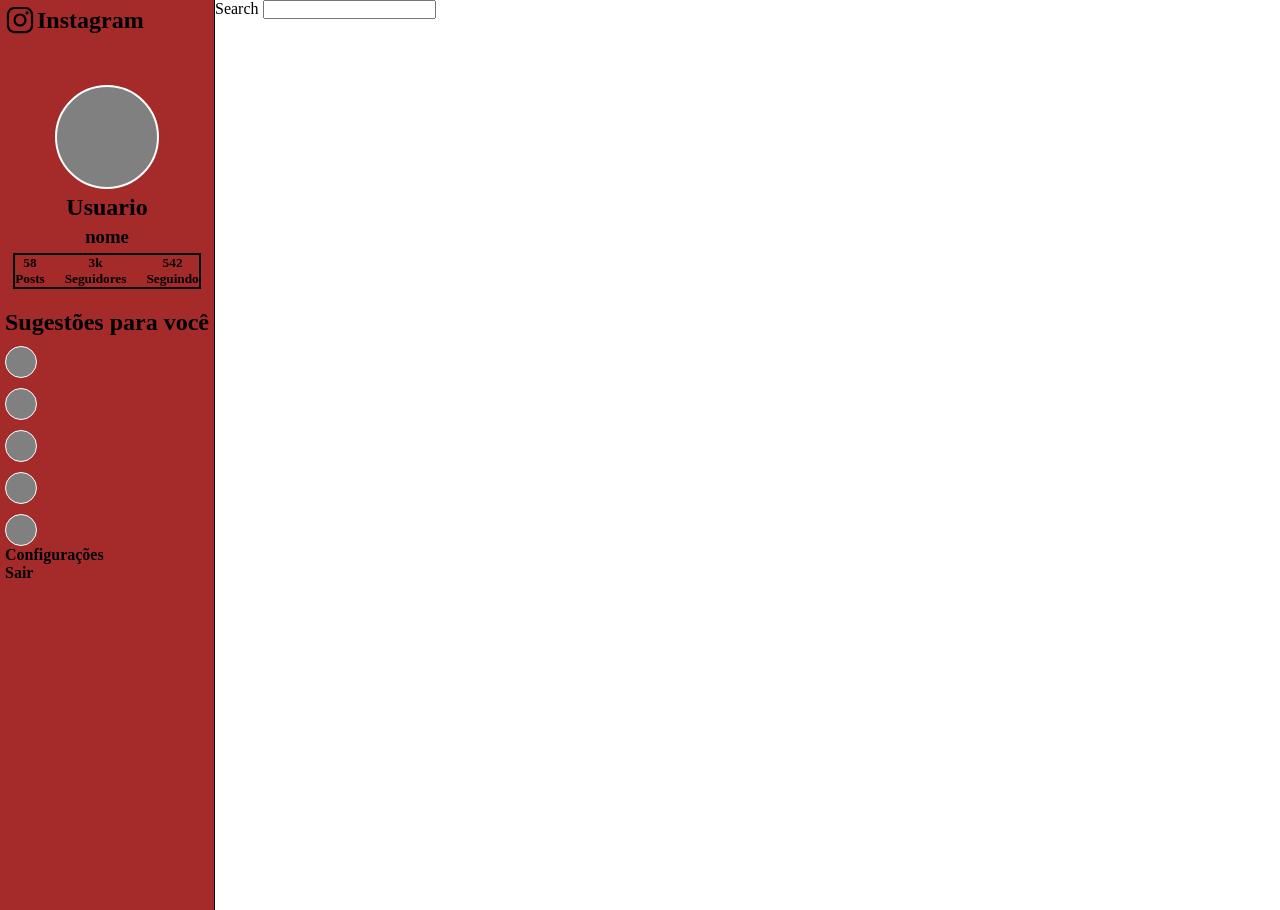
==== instagram/index.html @ fdd0409e "Instagram" ====
<!DOCTYPE html>
<html lang="pt-BR">
<head>
    <meta charset="UTF-8">
    <meta name="viewport" content="width=device-width, initial-scale=1.0">
    <link rel="stylesheet" href="style.css">
    <title>Instagram</title>
</head>
<body>
    <div id="container">

        <aside>
            <div id="div-logo">
                <img src="icones/logo-instagram.svg" alt="logo" width="30">
                <h1>Instagram</h1>
            </div>

            <div id="div-perfil">
                <div id="foto-perfil"></div>
                <h2>Usuario</h2>
                <h3>nome</h3>

                <div id="div-stats">
                    <div id="div-posts">
                        <h5 class="stats-quantidade">58</h5>
                        <h5 class="stats-titulo">Posts</h5>
                    </div>
                    
                    <div id="div-seguidores">
                        <h5 class="stats-quantidade">3k</h5>
                        <h5 class="stats-titulo">Seguidores<h5>
                    </div>

                    <div id="div-seguindo">
                        <h5 class="stats-quantidade">542</h5>
                        <h5 class="stats-titulo">Seguindo</h5>
                    </div>
                </div>
            </div>

            <div id="div-sugestoes">
                <h2>Sugestões para você</h2>

                <div class="div-sugestoes">
                    <div class="foto-sugestao"></div>

                </div>

                <div class="div-sugestoes">
                    <div class="foto-sugestao"></div>
                    
                </div>

                <div class="div-sugestoes">
                    <div class="foto-sugestao"></div>
                    
                </div>

                <div class="div-sugestoes">
                    <div class="foto-sugestao"></div>
                    
                </div>

                <div class="div-sugestoes">
                    <div class="foto-sugestao"></div>

                </div>
            </div>

            <footer>
                <div id="div-opcoes">
                    <div id="settings">
                        <h4>Configurações</h4>
                    </div>
                    <div id="logoff">
                        <h4>Sair</h4>
                    </div>
                </div>
            </footer>
            
        </aside>
        
        <main>
            <header>
                <div>
                    <label for="search">Search</label>
                    <input type=""
                </div>
            </header>
        </main>

    </div>
    
</body>
</html>
---- instagram/style.css ----
* {
    margin: 0;
    padding: 0;
  }

#container{
    display: flex;
    flex-direction: row;
}

#div-perfil{
    display: flex;
    flex-direction: column;
    align-items: center;
    padding-top: 50px;
    padding-bottom: 20px;
    gap: 5px;
}

#div-logo{
    display: flex;
    flex-direction: row;
    align-items: center;
    gap: 2px;
}

.foto-sugestao{
    width: 30px;
    height: 30px;
    border-radius: 50%;
    background-color: gray;
    border: 1px solid white;
}

#foto-perfil{
    width: 100px;
    height: 100px;
    background-color: gray;
    border-radius: 50%;
    border: 2px solid white;
}

#div-stats{
    display: flex;
    flex-direction: row;
    border: 2px solid black;
    gap: 20px;    
}

#div-posts{
    display: flex;
    flex-direction: column;
    align-items: center;
}

#div-seguidores{
    display: flex;
    flex-direction: column;
    align-items: center;
}

#div-seguindo{
    display: flex;
    flex-direction: column;
    align-items: center;
}

#div-opcoes{
    display: flex;
    flex-direction: column;
    align-items: start;
}

#div-sugestoes{
    display: flex;
    flex-direction: column;
    gap: 10px;
}

.div-sugestoes{
    display: flex;
    flex-direction: row;
    align-items: center;
    gap 10px
}

aside{
    background-color: brown;
    border-right: 1px solid black;
    min-height: 100vh;
    padding: 5px;
}

footer{
    position: sticky;
    bottom: 0;
    background-color: brown;
}
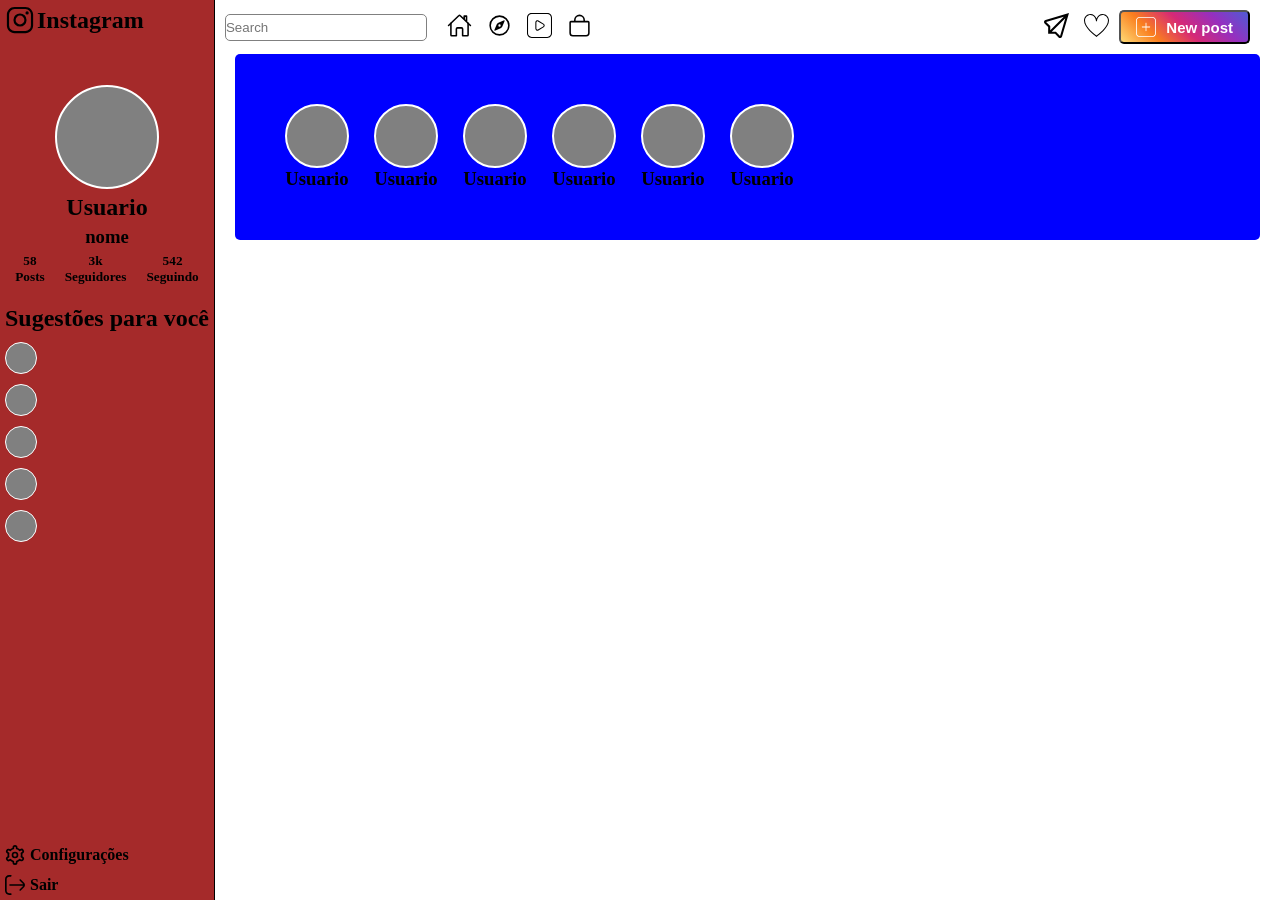
==== commit 48c3e4d0: "Terminado Instagram" ====
--- a/instagram/index.html
+++ b/instagram/index.html
@@ -70,9 +70,11 @@
             <footer>
                 <div id="div-opcoes">
                     <div id="settings">
+                        <img src="icones/definicoes.svg" alt="" class="img-footer">
                         <h4>Configurações</h4>
                     </div>
                     <div id="logoff">
+                        <img src="icones/saida.svg" alt="" class="img-footer">
                         <h4>Sair</h4>
                     </div>
                 </div>
@@ -81,12 +83,59 @@
         </aside>
         
         <main>
-            <header>
-                <div>
-                    <label for="search">Search</label>
-                    <input type=""
+            <section id="inicio">
+                <header>
+                    <div id="div-inicio">
+                        <input type="text" placeholder="Search">
+
+                        <nav>
+                            <a href="#inicio" class="nav-opcao"><img src="icones/home-outline.svg" alt=""></a>
+                            <a href="" class="nav-opcao"><img src="icones/compass-outline.svg" alt=""></a>
+                            <a href="" class="nav-opcao" id="play"><img src="icones/reproduzir-alt.svg" alt=""></a>
+                            <a href="" class="nav-opcao"><img src="icones/bag-outline.svg" alt=""></a>
+                        </nav>
+                    </div>
+
+                    <div id="div-direita">
+                        <nav>
+                            <a href="" class="nav-opcao"><img src="icones/aviao-de-papel.svg" alt=""></a>
+                            <a href="" class="nav-opcao"><img src="icones/coracao.svg" alt=""></a>
+                        </nav>
+
+                        <button id="new-post">
+                            <img src="icones/quadrado-mais.svg" alt="">
+                            <h4>New post</h4>
+                        </button>
+                    </div>
+                </header>
+            </section>
+
+            <section id="stories">
+                <div class="div-stories">
+                    <div class="foto-stories"></div>
+                    <h3>Usuario</h3>
                 </div>
-            </header>
+                <div class="div-stories">
+                    <div class="foto-stories"></div>
+                    <h3>Usuario</h3>
+                </div>
+                <div class="div-stories">
+                    <div class="foto-stories"></div>
+                    <h3>Usuario</h3>
+                </div>
+                <div class="div-stories">
+                    <div class="foto-stories"></div>
+                    <h3>Usuario</h3>
+                </div>
+                <div class="div-stories">
+                    <div class="foto-stories"></div>
+                    <h3>Usuario</h3>
+                </div>
+                <div class="div-stories">
+                    <div class="foto-stories"></div>
+                    <h3>Usuario</h3>
+                </div>
+            </section>
         </main>
 
     </div>
--- a/instagram/style.css
+++ b/instagram/style.css
@@ -6,6 +6,7 @@
 #container{
     display: flex;
     flex-direction: row;
+    min-height: 100vh;
 }
 
 #div-perfil{
@@ -22,6 +23,82 @@
     flex-direction: row;
     align-items: center;
     gap: 2px;
+}
+
+#div-inicio{
+    display: flex;
+    flex-direction: row;
+    align-items: center;
+    gap: 20px;
+}
+
+#div-inicio nav{
+    display: flex;
+    align-items: center;
+    gap: 15px;
+}
+
+nav img{
+    width: 25px;
+    height: 25px;
+}
+
+.img-footer{
+    width: 20px;
+    height: 20px;
+}
+
+input{
+    border-radius: 5px;
+    min-height: 25px;
+    min-width: 200px;
+    border: 1px solid grey;
+}
+
+#new-post img {
+    width: 20px;
+    height: 20px;
+    filter: brightness(0) invert(1);
+}
+
+#new-post{
+    display: flex;
+    flex-direction: row;
+    align-items: center;
+    gap: 10px;
+    padding: 5px 15px;
+    border-radius: 5px;
+    background: linear-gradient(45deg,#feda75,#fa7e1e,#d62976,#962fbf,#4f5bd5);
+    color: white;
+    font-size: 15px;
+    font-weight: bold;
+    cursor: pointer;
+    transition: 0.3s;
+}
+
+#new-post:hover {
+    transform: scale(1.05);
+    box-shadow: 0 4px 12px rgba(214, 41, 118, 0.35);
+}
+
+main{
+    padding: 10px;
+    flex: 1;
+    min-width: 0;
+}
+
+#settings{
+    display: flex;
+    flex-direction: row;
+    align-items: center;
+    gap: 5px;
+}
+
+#logoff{
+    display: flex;
+    flex-direction: row;
+    align-items: center;
+    gap: 5px;
 }
 
 .foto-sugestao{
@@ -43,7 +120,6 @@
 #div-stats{
     display: flex;
     flex-direction: row;
-    border: 2px solid black;
     gap: 20px;    
 }
 
@@ -69,6 +145,7 @@
     display: flex;
     flex-direction: column;
     align-items: start;
+    gap: 10px;
 }
 
 #div-sugestoes{
@@ -81,7 +158,30 @@
     display: flex;
     flex-direction: row;
     align-items: center;
-    gap 10px
+    gap: 10px;
+}
+
+header{
+    display: flex;
+    flex-direction: row;
+    justify-content: space-between;
+    align-items: center;
+    box-sizing: border-box;
+    width: 100%;
+}
+
+#div-direita{
+    display: flex;
+    flex-direction: row;
+    align-items: center;
+    gap: 10px;
+    padding-right: 20px;
+}
+
+#div-direita nav {
+    display: flex;
+    align-items: center;
+    gap: 15px;
 }
 
 aside{
@@ -89,10 +189,38 @@
     border-right: 1px solid black;
     min-height: 100vh;
     padding: 5px;
+    box-sizing: border-box;
 }
 
 footer{
-    position: sticky;
+    position: fixed;
     bottom: 0;
     background-color: brown;
+    z-index: 1000;
+    margin-bottom: 5px;
+}
+
+#stories{
+    padding: 50px;
+    display: flex;
+    flex-direction: row;
+    align-items: center;
+    gap: 25px;
+    background-color: blue;
+    border-radius: 5px;
+    margin: 10px;
+}
+
+.div-stories{
+    display: flex;
+    flex-direction: column;
+    align-items: center;
+}
+
+.foto-stories{
+    width: 60px;
+    height: 60px;
+    border-radius: 50%;
+    background-color: gray;
+    border: 2px solid white;
 }
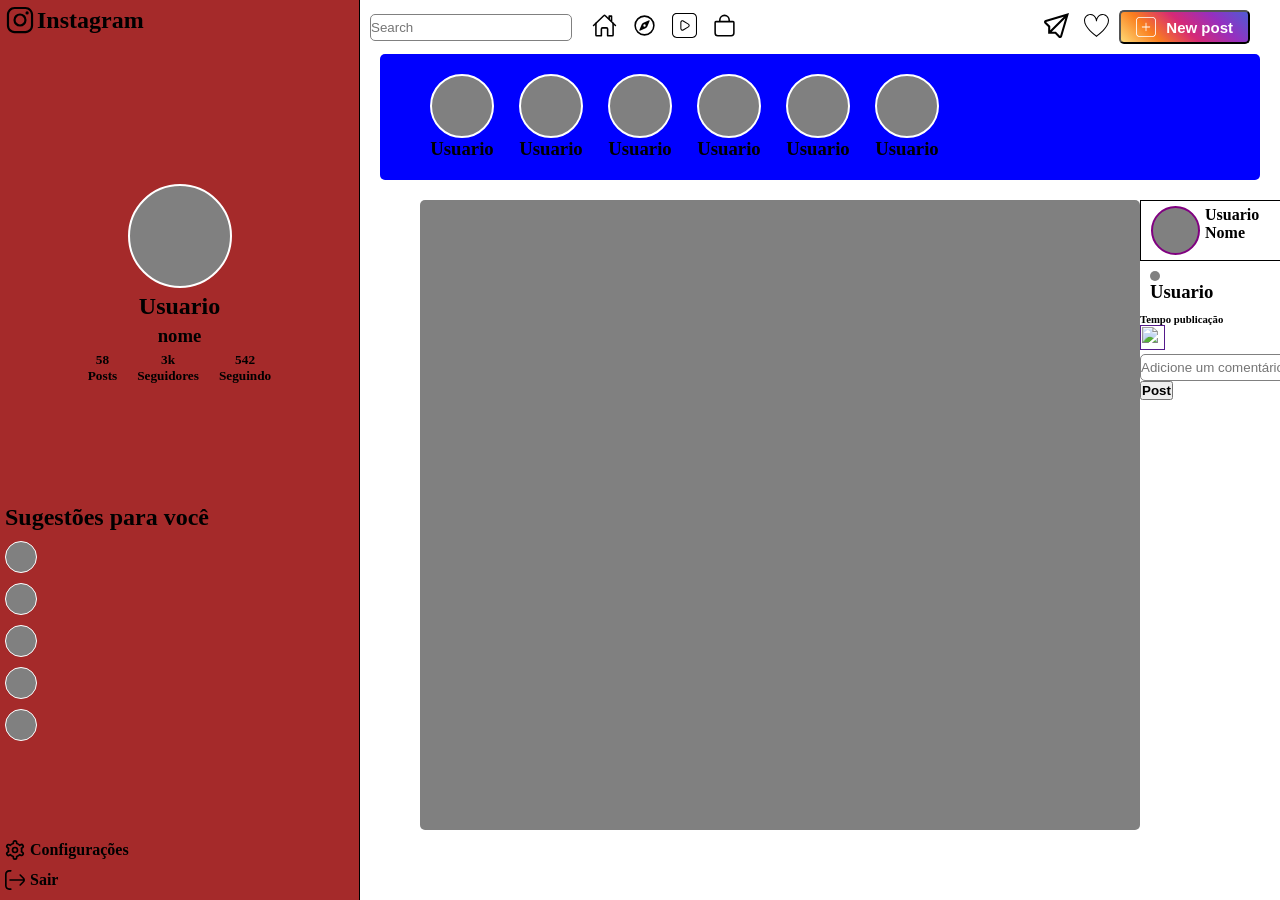
==== commit b9328f44: "Continuação" ====
--- a/instagram/index.html
+++ b/instagram/index.html
@@ -136,6 +136,64 @@
                     <h3>Usuario</h3>
                 </div>
             </section>
+
+            <section class="publi">
+                <article class="img-publi">
+                    
+                </article>
+
+                <div class="infos-publi">
+                    <div class="top-publi">
+                        <div class="conjunto-publi">
+                            <div class="perfil-publi"></div>
+                            
+                            <div class="nome-publi">
+                                <h4>Usuario</h4>
+                                <h4>Nome</h4>
+                            </div>
+                        </div>
+                            
+                        <nav class="opcoes-publi">
+                            <a href=""><img src="icones/reticencias-do-circulo.svg" alt=""></a>
+                        </nav>
+                    </div>
+
+                    <div class="comentarios-publi">
+                        <div class="comentario-publi">
+                            <div class="inicio-comentario">
+                                <div class="perfil-comentario"></div>
+                                <h3>Usuario</h3>
+                            </div>
+                        </div>
+                    </div>
+
+                    <div class="interacoes-publi">
+                        <div class="alinhar">
+
+                            <nav class="interacoes-publi">
+                                
+                            </nav>
+                            <h6>Tempo publicação</h6>
+                        </div>
+
+                        <nav class="save-publi">
+
+                        </nav>
+                    </div>
+
+                    <div class="novo-comentario">
+                        <nav>
+                            <a href="" class="emote-publi"><img src="" alt=""></a>
+                        </nav>
+
+                        <input type="text" placeholder="Adicione um comentário">
+
+                        <button>
+                            <h4>Post</h4>
+                        </button>
+                    </div>
+                </div>
+            </section>
         </main>
 
     </div>
--- a/instagram/style.css
+++ b/instagram/style.css
@@ -188,12 +188,16 @@
     background-color: brown;
     border-right: 1px solid black;
     min-height: 100vh;
+    min-width: 40vh;
     padding: 5px;
+    justify-content: space-between;
     box-sizing: border-box;
+    display: flex;
+    flex-direction: column;
 }
 
 footer{
-    position: fixed;
+    position: sticky;
     bottom: 0;
     background-color: brown;
     z-index: 1000;
@@ -201,7 +205,7 @@
 }
 
 #stories{
-    padding: 50px;
+    padding: 20px 50px;
     display: flex;
     flex-direction: row;
     align-items: center;
@@ -223,4 +227,70 @@
     border-radius: 50%;
     background-color: gray;
     border: 2px solid white;
+}
+
+.publi{
+    display: flex;
+    flex-direction: row;
+    padding: 10px 50px;
+}
+
+.img-publi{
+    min-width: 80vh;
+    height: 70vh;
+    background-color: gray;
+    border-radius: 5px;
+}
+
+.infos-publi{
+    display: flex;
+    flex-direction: column;
+}
+
+.top-publi{
+    display: flex;
+    flex-direction: row;
+    align-items: center;
+    width: 100%;
+    padding: 5px 10px;
+    border: 1px solid black;
+    justify-content: space-between;
+}
+
+.perfil-publi{
+    width: 5vh;
+    height: 5vh;
+    background-color: gray;
+    border-radius: 50%;
+    border: 2px solid purple;
+}
+
+.conjunto-publi{
+    display: flex;
+    flex-direction: row;
+    gap: 5px;
+}
+
+.nome-publi{
+    display: flex;
+    flex-direction: column;
+    align-items: start;
+}
+
+.comentarios-publi{
+    display: flex;
+    flex-direction: column;
+    gap: 15px;
+    padding: 10px;
+}
+
+.comentario-publi{
+    display: flex;
+}
+
+.perfil-comentario{
+    width: 10px;
+    height: 10px;
+    background-color: gray;
+    border-radius: 50%;
 }
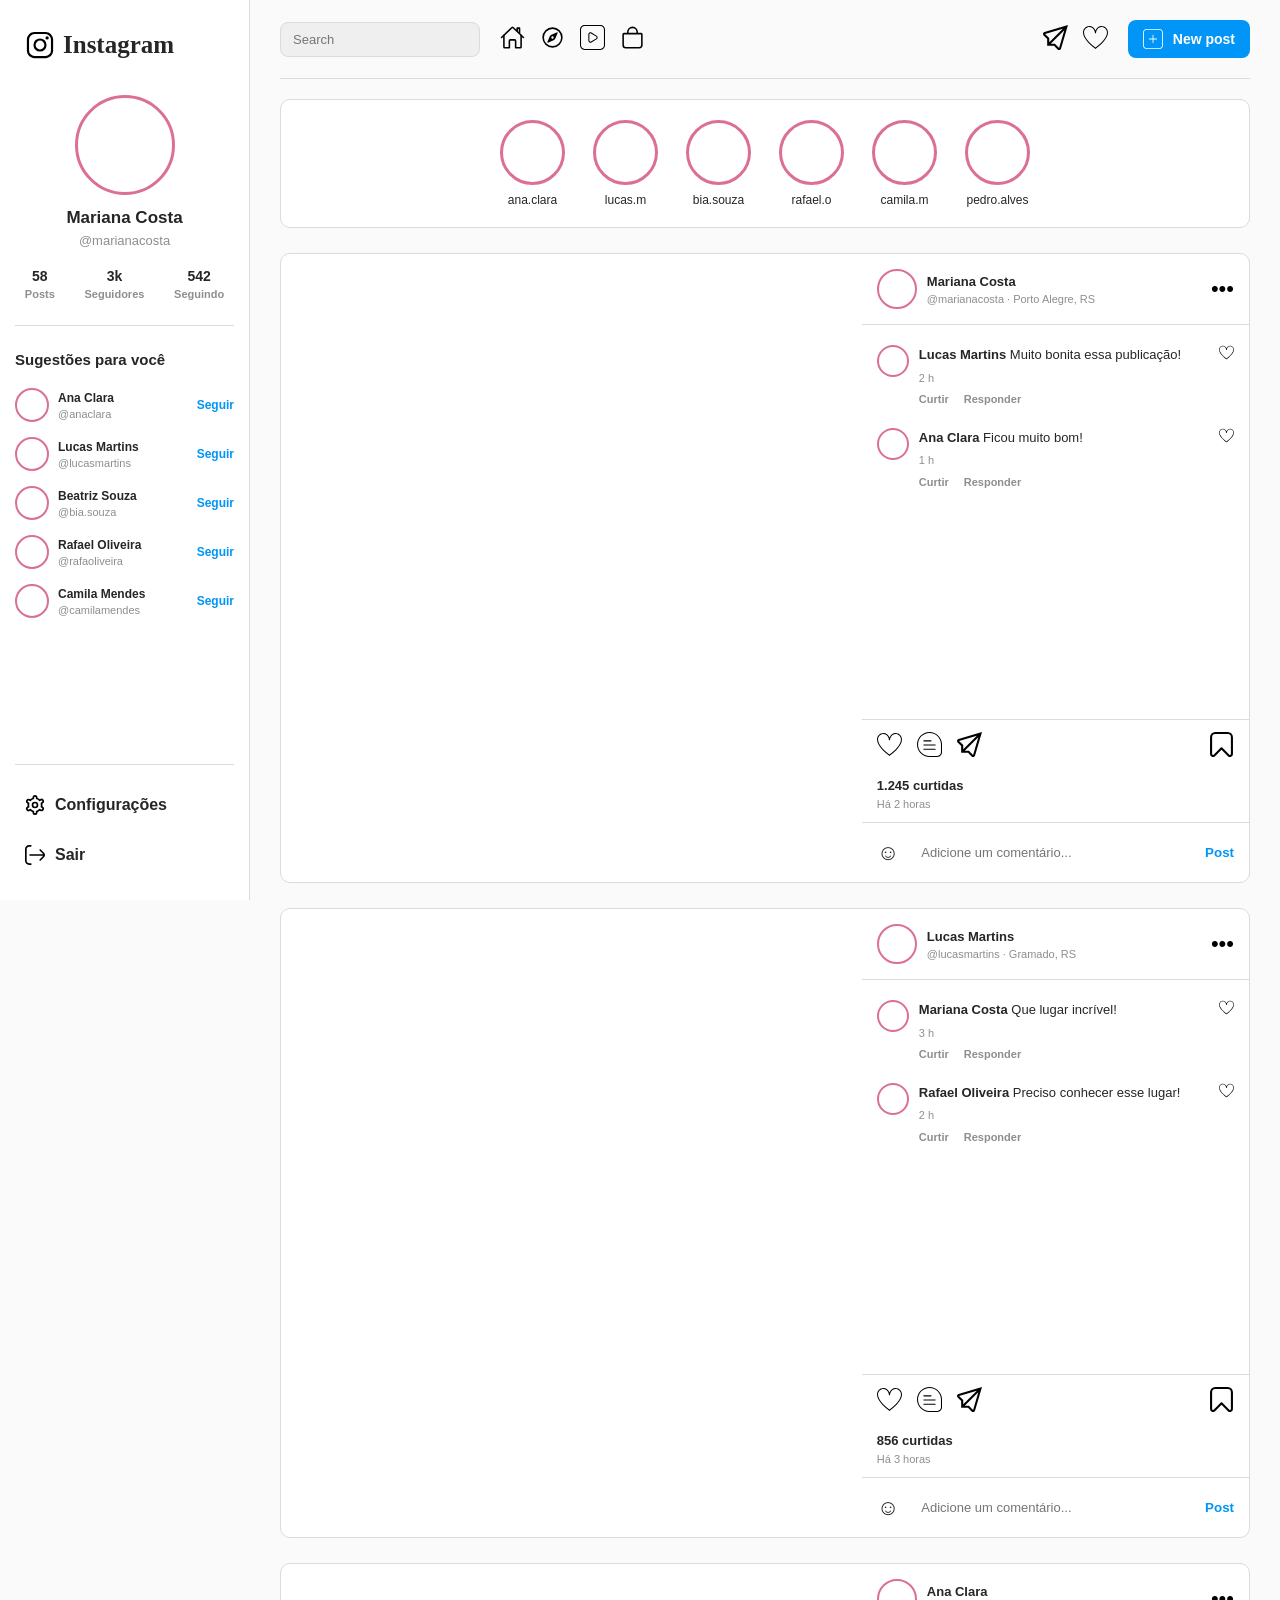
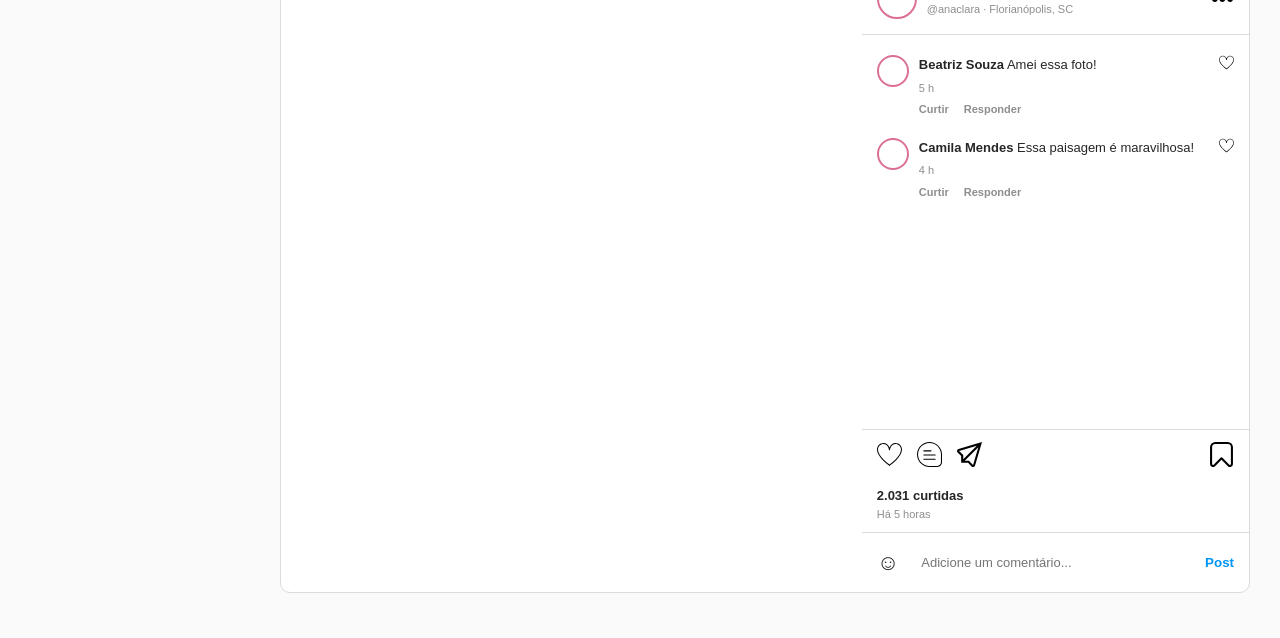
==== commit 1748c292: "Instagram finalizado" ====
--- a/instagram/index.html
+++ b/instagram/index.html
@@ -1,3 +1,4 @@
+
 <!DOCTYPE html>
 <html lang="pt-BR">
 <head>
@@ -11,24 +12,24 @@
 
         <aside>
             <div id="div-logo">
-                <img src="icones/logo-instagram.svg" alt="logo" width="30">
+                <img src="icones/logo-instagram.svg" alt="Logo" width="30">
                 <h1>Instagram</h1>
             </div>
 
             <div id="div-perfil">
                 <div id="foto-perfil"></div>
-                <h2>Usuario</h2>
-                <h3>nome</h3>
+                <h2>Mariana Costa</h2>
+                <h3>@marianacosta</h3>
 
                 <div id="div-stats">
                     <div id="div-posts">
                         <h5 class="stats-quantidade">58</h5>
                         <h5 class="stats-titulo">Posts</h5>
                     </div>
-                    
+
                     <div id="div-seguidores">
                         <h5 class="stats-quantidade">3k</h5>
-                        <h5 class="stats-titulo">Seguidores<h5>
+                        <h5 class="stats-titulo">Seguidores</h5>
                     </div>
 
                     <div id="div-seguindo">
@@ -43,27 +44,47 @@
 
                 <div class="div-sugestoes">
                     <div class="foto-sugestao"></div>
-
+                    <div class="sugestao-info">
+                        <strong>Ana Clara</strong>
+                        <span>@anaclara</span>
+                    </div>
+                    <a href="#">Seguir</a>
                 </div>
 
                 <div class="div-sugestoes">
                     <div class="foto-sugestao"></div>
-                    
+                    <div class="sugestao-info">
+                        <strong>Lucas Martins</strong>
+                        <span>@lucasmartins</span>
+                    </div>
+                    <a href="#">Seguir</a>
                 </div>
 
                 <div class="div-sugestoes">
                     <div class="foto-sugestao"></div>
-                    
+                    <div class="sugestao-info">
+                        <strong>Beatriz Souza</strong>
+                        <span>@bia.souza</span>
+                    </div>
+                    <a href="#">Seguir</a>
                 </div>
 
                 <div class="div-sugestoes">
                     <div class="foto-sugestao"></div>
-                    
+                    <div class="sugestao-info">
+                        <strong>Rafael Oliveira</strong>
+                        <span>@rafaoliveira</span>
+                    </div>
+                    <a href="#">Seguir</a>
                 </div>
 
                 <div class="div-sugestoes">
                     <div class="foto-sugestao"></div>
-
+                    <div class="sugestao-info">
+                        <strong>Camila Mendes</strong>
+                        <span>@camilamendes</span>
+                    </div>
+                    <a href="#">Seguir</a>
                 </div>
             </div>
 
@@ -73,15 +94,15 @@
                         <img src="icones/definicoes.svg" alt="" class="img-footer">
                         <h4>Configurações</h4>
                     </div>
+
                     <div id="logoff">
                         <img src="icones/saida.svg" alt="" class="img-footer">
                         <h4>Sair</h4>
                     </div>
                 </div>
             </footer>
-            
         </aside>
-        
+
         <main>
             <section id="inicio">
                 <header>
@@ -89,17 +110,33 @@
                         <input type="text" placeholder="Search">
 
                         <nav>
-                            <a href="#inicio" class="nav-opcao"><img src="icones/home-outline.svg" alt=""></a>
-                            <a href="" class="nav-opcao"><img src="icones/compass-outline.svg" alt=""></a>
-                            <a href="" class="nav-opcao" id="play"><img src="icones/reproduzir-alt.svg" alt=""></a>
-                            <a href="" class="nav-opcao"><img src="icones/bag-outline.svg" alt=""></a>
+                            <a href="#inicio" class="nav-opcao">
+                                <img src="icones/home-outline.svg" alt="">
+                            </a>
+
+                            <a href="#" class="nav-opcao">
+                                <img src="icones/compass-outline.svg" alt="">
+                            </a>
+
+                            <a href="#" class="nav-opcao" id="play">
+                                <img src="icones/reproduzir-alt.svg" alt="">
+                            </a>
+
+                            <a href="#" class="nav-opcao">
+                                <img src="icones/bag-outline.svg" alt="">
+                            </a>
                         </nav>
                     </div>
 
                     <div id="div-direita">
                         <nav>
-                            <a href="" class="nav-opcao"><img src="icones/aviao-de-papel.svg" alt=""></a>
-                            <a href="" class="nav-opcao"><img src="icones/coracao.svg" alt=""></a>
+                            <a href="#" class="nav-opcao">
+                                <img src="icones/aviao-de-papel.svg" alt="">
+                            </a>
+
+                            <a href="#" class="nav-opcao">
+                                <img src="icones/coracao.svg" alt="">
+                            </a>
                         </nav>
 
                         <button id="new-post">
@@ -113,90 +150,328 @@
             <section id="stories">
                 <div class="div-stories">
                     <div class="foto-stories"></div>
-                    <h3>Usuario</h3>
-                </div>
-                <div class="div-stories">
-                    <div class="foto-stories"></div>
-                    <h3>Usuario</h3>
-                </div>
-                <div class="div-stories">
-                    <div class="foto-stories"></div>
-                    <h3>Usuario</h3>
-                </div>
-                <div class="div-stories">
-                    <div class="foto-stories"></div>
-                    <h3>Usuario</h3>
-                </div>
-                <div class="div-stories">
-                    <div class="foto-stories"></div>
-                    <h3>Usuario</h3>
-                </div>
-                <div class="div-stories">
-                    <div class="foto-stories"></div>
-                    <h3>Usuario</h3>
+                    <h3>ana.clara</h3>
+                </div>
+
+                <div class="div-stories">
+                    <div class="foto-stories"></div>
+                    <h3>lucas.m</h3>
+                </div>
+
+                <div class="div-stories">
+                    <div class="foto-stories"></div>
+                    <h3>bia.souza</h3>
+                </div>
+
+                <div class="div-stories">
+                    <div class="foto-stories"></div>
+                    <h3>rafael.o</h3>
+                </div>
+
+                <div class="div-stories">
+                    <div class="foto-stories"></div>
+                    <h3>camila.m</h3>
+                </div>
+
+                <div class="div-stories">
+                    <div class="foto-stories"></div>
+                    <h3>pedro.alves</h3>
                 </div>
             </section>
 
+            <!-- PRIMEIRO POST -->
             <section class="publi">
-                <article class="img-publi">
-                    
-                </article>
+
+                <article class="img-publi"></article>
 
                 <div class="infos-publi">
+
                     <div class="top-publi">
                         <div class="conjunto-publi">
                             <div class="perfil-publi"></div>
-                            
+
                             <div class="nome-publi">
-                                <h4>Usuario</h4>
-                                <h4>Nome</h4>
-                            </div>
-                        </div>
-                            
-                        <nav class="opcoes-publi">
-                            <a href=""><img src="icones/reticencias-do-circulo.svg" alt=""></a>
-                        </nav>
+                                <h4>Mariana Costa</h4>
+                                <p>@marianacosta · Porto Alegre, RS</p>
+                            </div>
+                        </div>
+
+                        <button class="botao-opcoes">•••</button>
                     </div>
 
                     <div class="comentarios-publi">
-                        <div class="comentario-publi">
-                            <div class="inicio-comentario">
-                                <div class="perfil-comentario"></div>
-                                <h3>Usuario</h3>
-                            </div>
-                        </div>
+
+                        <div class="comentario-publi">
+                            <div class="perfil-comentario"></div>
+
+                            <div class="texto-comentario">
+                                <p><strong>Lucas Martins</strong> Muito bonita essa publicação!</p>
+
+                                <span>2 h</span>
+
+                                <nav class="acoes-comentario">
+                                    <a href="#">Curtir</a>
+                                    <a href="#">Responder</a>
+                                </nav>
+                            </div>
+
+                            <a href="#" class="curtir-comentario">
+                                <img src="icones/coracao.svg" alt="Curtir comentário">
+                            </a>
+                        </div>
+
+                        <div class="comentario-publi">
+                            <div class="perfil-comentario"></div>
+
+                            <div class="texto-comentario">
+                                <p><strong>Ana Clara</strong> Ficou muito bom!</p>
+
+                                <span>1 h</span>
+
+                                <nav class="acoes-comentario">
+                                    <a href="#">Curtir</a>
+                                    <a href="#">Responder</a>
+                                </nav>
+                            </div>
+
+                            <a href="#" class="curtir-comentario">
+                                <img src="icones/coracao.svg" alt="Curtir comentário">
+                            </a>
+                        </div>
+
                     </div>
 
                     <div class="interacoes-publi">
-                        <div class="alinhar">
-
-                            <nav class="interacoes-publi">
-                                
-                            </nav>
-                            <h6>Tempo publicação</h6>
-                        </div>
+                        <nav class="botoes-interacao">
+                            <a href="#" title="Curtir">
+                                <img src="icones/coracao.svg" alt="Curtir">
+                            </a>
+
+                            <a href="#" title="Comentar">
+                                <img src="icones/comentario.svg" alt="Comentar">
+                            </a>
+
+                            <a href="#" title="Compartilhar">
+                                <img src="icones/aviao-de-papel.svg" alt="Compartilhar">
+                            </a>
+                        </nav>
 
                         <nav class="save-publi">
-
-                        </nav>
+                            <a href="#" title="Salvar">
+                                <img src="icones/marca-paginas.svg" alt="Salvar">
+                            </a>
+                        </nav>
+                    </div>
+
+                    <div class="detalhes-publi">
+                        <strong>1.245 curtidas</strong>
+                        <span>Há 2 horas</span>
                     </div>
 
                     <div class="novo-comentario">
-                        <nav>
-                            <a href="" class="emote-publi"><img src="" alt=""></a>
-                        </nav>
-
-                        <input type="text" placeholder="Adicione um comentário">
-
-                        <button>
-                            <h4>Post</h4>
-                        </button>
-                    </div>
+                        <span class="emoji-comentario">☺</span>
+
+                        <input type="text" placeholder="Adicione um comentário...">
+
+                        <button>Post</button>
+                    </div>
+
                 </div>
             </section>
+
+            <!-- SEGUNDO POST -->
+            <section class="publi post-lucas">
+
+                <article class="img-publi"></article>
+
+                <div class="infos-publi">
+
+                    <div class="top-publi">
+                        <div class="conjunto-publi">
+                            <div class="perfil-publi"></div>
+
+                            <div class="nome-publi">
+                                <h4>Lucas Martins</h4>
+                                <p>@lucasmartins · Gramado, RS</p>
+                            </div>
+                        </div>
+
+                        <button class="botao-opcoes">•••</button>
+                    </div>
+
+                    <div class="comentarios-publi">
+
+                        <div class="comentario-publi">
+                            <div class="perfil-comentario"></div>
+
+                            <div class="texto-comentario">
+                                <p><strong>Mariana Costa</strong> Que lugar incrível!</p>
+                                <span>3 h</span>
+
+                                <nav class="acoes-comentario">
+                                    <a href="#">Curtir</a>
+                                    <a href="#">Responder</a>
+                                </nav>
+                            </div>
+
+                            <a href="#" class="curtir-comentario">
+                                <img src="icones/coracao.svg" alt="Curtir comentário">
+                            </a>
+                        </div>
+
+                        <div class="comentario-publi">
+                            <div class="perfil-comentario"></div>
+
+                            <div class="texto-comentario">
+                                <p><strong>Rafael Oliveira</strong> Preciso conhecer esse lugar!</p>
+                                <span>2 h</span>
+
+                                <nav class="acoes-comentario">
+                                    <a href="#">Curtir</a>
+                                    <a href="#">Responder</a>
+                                </nav>
+                            </div>
+
+                            <a href="#" class="curtir-comentario">
+                                <img src="icones/coracao.svg" alt="Curtir comentário">
+                            </a>
+                        </div>
+
+                    </div>
+
+                    <div class="interacoes-publi">
+                        <nav class="botoes-interacao">
+                            <a href="#" title="Curtir">
+                                <img src="icones/coracao.svg" alt="Curtir">
+                            </a>
+
+                            <a href="#" title="Comentar">
+                                <img src="icones/comentario.svg" alt="Comentar">
+                            </a>
+
+                            <a href="#" title="Compartilhar">
+                                <img src="icones/aviao-de-papel.svg" alt="Compartilhar">
+                            </a>
+                        </nav>
+
+                        <nav class="save-publi">
+                            <a href="#" title="Salvar">
+                                <img src="icones/marca-paginas.svg" alt="Salvar">
+                            </a>
+                        </nav>
+                    </div>
+
+                    <div class="detalhes-publi">
+                        <strong>856 curtidas</strong>
+                        <span>Há 3 horas</span>
+                    </div>
+
+                    <div class="novo-comentario">
+                        <span class="emoji-comentario">☺</span>
+                        <input type="text" placeholder="Adicione um comentário...">
+                        <button>Post</button>
+                    </div>
+
+                </div>
+            </section>
+
+            <!-- TERCEIRO POST -->
+            <section class="publi post-ana">
+
+                <article class="img-publi"></article>
+
+                <div class="infos-publi">
+
+                    <div class="top-publi">
+                        <div class="conjunto-publi">
+                            <div class="perfil-publi"></div>
+
+                            <div class="nome-publi">
+                                <h4>Ana Clara</h4>
+                                <p>@anaclara · Florianópolis, SC</p>
+                            </div>
+                        </div>
+
+                        <button class="botao-opcoes">•••</button>
+                    </div>
+
+                    <div class="comentarios-publi">
+
+                        <div class="comentario-publi">
+                            <div class="perfil-comentario"></div>
+
+                            <div class="texto-comentario">
+                                <p><strong>Beatriz Souza</strong> Amei essa foto!</p>
+                                <span>5 h</span>
+
+                                <nav class="acoes-comentario">
+                                    <a href="#">Curtir</a>
+                                    <a href="#">Responder</a>
+                                </nav>
+                            </div>
+
+                            <a href="#" class="curtir-comentario">
+                                <img src="icones/coracao.svg" alt="Curtir comentário">
+                            </a>
+                        </div>
+
+                        <div class="comentario-publi">
+                            <div class="perfil-comentario"></div>
+
+                            <div class="texto-comentario">
+                                <p><strong>Camila Mendes</strong> Essa paisagem é maravilhosa!</p>
+                                <span>4 h</span>
+
+                                <nav class="acoes-comentario">
+                                    <a href="#">Curtir</a>
+                                    <a href="#">Responder</a>
+                                </nav>
+                            </div>
+
+                            <a href="#" class="curtir-comentario">
+                                <img src="icones/coracao.svg" alt="Curtir comentário">
+                            </a>
+                        </div>
+
+                    </div>
+
+                    <div class="interacoes-publi">
+                        <nav class="botoes-interacao">
+                            <a href="#" title="Curtir">
+                                <img src="icones/coracao.svg" alt="Curtir">
+                            </a>
+
+                            <a href="#" title="Comentar">
+                                <img src="icones/comentario.svg" alt="Comentar">
+                            </a>
+
+                            <a href="#" title="Compartilhar">
+                                <img src="icones/aviao-de-papel.svg" alt="Compartilhar">
+                            </a>
+                        </nav>
+
+                        <nav class="save-publi">
+                            <a href="#" title="Salvar">
+                                <img src="icones/marca-paginas.svg" alt="Salvar">
+                            </a>
+                        </nav>
+                    </div>
+
+                    <div class="detalhes-publi">
+                        <strong>2.031 curtidas</strong>
+                        <span>Há 5 horas</span>
+                    </div>
+
+                    <div class="novo-comentario">
+                        <span class="emoji-comentario">☺</span>
+                        <input type="text" placeholder="Adicione um comentário...">
+                        <button>Post</button>
+                    </div>
+
+                </div>
+            </section>
+
         </main>
-
     </div>
-    
 </body>
-</html>+</html>
--- a/instagram/style.css
+++ b/instagram/style.css
@@ -1,58 +1,289 @@
+
 * {
     margin: 0;
     padding: 0;
-  }
-
-#container{
-    display: flex;
-    flex-direction: row;
+    box-sizing: border-box;
+}
+
+body {
+    font-family: Arial, Helvetica, sans-serif;
+    color: #262626;
+    background-color: #fafafa;
+}
+
+a {
+    color: inherit;
+    text-decoration: none;
+}
+
+#container {
+    display: flex;
     min-height: 100vh;
 }
 
-#div-perfil{
-    display: flex;
-    flex-direction: column;
-    align-items: center;
-    padding-top: 50px;
+aside {
+    display: flex;
+    flex-direction: column;
+    justify-content: space-between;
+    position: fixed;
+    top: 0;
+    left: 0;
+    width: 250px;
+    height: 100vh;
+    padding: 20px 15px;
+    background-color: #fff;
+    border-right: 1px solid #dbdbdb;
+    overflow-y: auto;
+    z-index: 100;
+}
+
+#div-logo {
+    display: flex;
+    align-items: center;
+    gap: 8px;
+    padding: 10px;
+}
+
+#div-logo h1 {
+    font-family: cursive;
+    font-size: 25px;
+}
+
+#div-perfil {
+    display: flex;
+    flex-direction: column;
+    align-items: center;
+    gap: 5px;
+    padding: 25px 0;
+    border-bottom: 1px solid #dbdbdb;
+}
+
+#foto-perfil,
+.foto-sugestao,
+.foto-stories,
+.perfil-publi,
+.perfil-comentario {
+    background-size: cover;
+    background-position: center;
+}
+
+#foto-perfil {
+    width: 100px;
+    height: 100px;
+    margin-bottom: 8px;
+    border: 3px solid palevioletred;
+    border-radius: 50%;
+    background-image: url("https://images.unsplash.com/photo-1534528741775-53994a69daeb?w=300&h=300&fit=crop");
+}
+
+#div-perfil h2 {
+    font-size: 17px;
+}
+
+#div-perfil h3 {
+    color: #8e8e8e;
+    font-size: 13px;
+    font-weight: normal;
+}
+
+#div-stats {
+    display: flex;
+    justify-content: space-around;
+    width: 100%;
+    gap: 10px;
+    margin-top: 15px;
+}
+
+#div-posts,
+#div-seguidores,
+#div-seguindo {
+    display: flex;
+    flex-direction: column;
+    align-items: center;
+    gap: 4px;
+}
+
+.stats-quantidade {
+    font-size: 14px;
+}
+
+.stats-titulo {
+    color: #8e8e8e;
+    font-size: 11px;
+}
+
+#div-sugestoes {
+    display: flex;
+    flex-direction: column;
+    gap: 15px;
+    margin-top: 25px;
+}
+
+#div-sugestoes h2 {
+    margin-bottom: 5px;
+    font-size: 15px;
+}
+
+.div-sugestoes {
+    display: flex;
+    align-items: center;
+    gap: 9px;
+    font-size: 12px;
+    justify-content: space-between;
+}
+
+.foto-sugestao {
+    width: 34px;
+    height: 34px;
+    min-width: 34px;
+    border: 2px solid palevioletred;
+    border-radius: 50%;
+}
+
+.div-sugestoes:nth-of-type(1) .foto-sugestao {
+    background-image: url("https://images.unsplash.com/photo-1500648767791-00dcc994a43e?w=100&h=100&fit=crop");
+}
+
+.div-sugestoes:nth-of-type(2) .foto-sugestao {
+    background-image: url("https://images.unsplash.com/photo-1534528741775-53994a69daeb?w=100&h=100&fit=crop");
+}
+
+.div-sugestoes:nth-of-type(3) .foto-sugestao {
+    background-image: url("https://images.unsplash.com/photo-1506794778202-cad84cf45f1d?w=100&h=100&fit=crop");
+}
+
+.div-sugestoes:nth-of-type(4) .foto-sugestao {
+    background-image: url("https://images.unsplash.com/photo-1524504388940-b1c1722653e1?w=100&h=100&fit=crop");
+}
+
+.div-sugestoes:nth-of-type(5) .foto-sugestao {
+    background-image: url("https://images.unsplash.com/photo-1507003211169-0a1dd7228f2d?w=100&h=100&fit=crop");
+}
+
+.sugestao-info {
+    display: flex;
+    flex-direction: column;
+    gap: 3px;
+    min-width: 0;
+}
+
+.sugestao-info span {
+    color: #8e8e8e;
+    font-size: 11px;
+}
+
+.div-sugestoes > a {
+    margin-left: auto;
+    color: #0095f6;
+    font-weight: bold;
+}
+
+footer {
+    position: sticky;
+    bottom: 0;
+    margin-top: auto;
+    padding-top: 20px;
+    padding-bottom: 5px;
+    background-color: #fff;
+    border-top: 1px solid #dbdbdb;
+    z-index: 2;
+}
+
+#div-opcoes {
+    display: flex;
+    flex-direction: column;
+    gap: 10px;
+}
+
+#logoff,
+#settings {
+    display: flex;
+    align-items: center;
+    gap: 10px;
+    padding: 10px;
+    border-radius: 8px;
+    cursor: pointer;
+}
+
+#logoff:hover,
+#settings:hover {
+    background-color: #f2f2f2;
+}
+
+.img-footer {
+    width: 20px;
+    height: 20px;
+}
+
+main {
+    flex: 1;
+    min-width: 0;
+    width: calc(100% - 250px);
+    margin-left: 250px;
+    padding: 20px 30px;
+}
+
+header {
+    display: flex;
+    justify-content: space-between;
+    align-items: center;
+    width: 100%;
     padding-bottom: 20px;
-    gap: 5px;
-}
-
-#div-logo{
-    display: flex;
-    flex-direction: row;
-    align-items: center;
-    gap: 2px;
-}
-
-#div-inicio{
-    display: flex;
-    flex-direction: row;
+    border-bottom: 1px solid #dbdbdb;
+}
+
+#div-inicio,
+#div-direita {
+    display: flex;
     align-items: center;
     gap: 20px;
 }
 
-#div-inicio nav{
+#div-inicio nav,
+#div-direita nav {
     display: flex;
     align-items: center;
     gap: 15px;
 }
 
-nav img{
+nav img {
     width: 25px;
     height: 25px;
-}
-
-.img-footer{
-    width: 20px;
-    height: 20px;
-}
-
-input{
-    border-radius: 5px;
-    min-height: 25px;
+    transition: 0.2s;
+}
+
+nav a:hover img {
+    transform: scale(1.1);
+}
+
+input {
     min-width: 200px;
-    border: 1px solid grey;
+    min-height: 35px;
+    padding: 8px 12px;
+    border: 1px solid #dbdbdb;
+    border-radius: 8px;
+    outline: none;
+    background-color: #efefef;
+    font-size: 13px;
+}
+
+input:focus {
+    background-color: #fff;
+    border-color: #dbdbdb;
+}
+
+#new-post {
+    display: flex;
+    align-items: center;
+    gap: 10px;
+    padding: 9px 15px;
+    border: none;
+    border-radius: 8px;
+    background-color: #0095f6;
+    color: #fff;
+    font-size: 14px;
+    font-weight: bold;
+    cursor: pointer;
 }
 
 #new-post img {
@@ -61,236 +292,337 @@
     filter: brightness(0) invert(1);
 }
 
-#new-post{
-    display: flex;
-    flex-direction: row;
+#stories {
+    display: flex;
+    align-items: center;
+    justify-content: center;
+    gap: 28px;
+    margin: 20px 0;
+    padding: 20px;
+    border: 1px solid #dbdbdb;
+    border-radius: 10px;
+    background-color: #fff;
+}
+
+.div-stories {
+    display: flex;
+    flex-direction: column;
+    align-items: center;
+    gap: 8px;
+}
+
+.div-stories h3 {
+    font-size: 12px;
+    font-weight: normal;
+}
+
+.foto-stories {
+    width: 65px;
+    height: 65px;
+    border: 3px solid palevioletred;
+    border-radius: 50%;
+}
+
+.div-stories:nth-child(1) .foto-stories {
+    background-image: url("https://images.unsplash.com/photo-1534528741775-53994a69daeb?w=150&h=150&fit=crop");
+}
+
+.div-stories:nth-child(2) .foto-stories {
+    background-image: url("https://images.unsplash.com/photo-1500648767791-00dcc994a43e?w=150&h=150&fit=crop");
+}
+
+.div-stories:nth-child(3) .foto-stories {
+    background-image: url("https://images.unsplash.com/photo-1524504388940-b1c1722653e1?w=150&h=150&fit=crop");
+}
+
+.div-stories:nth-child(4) .foto-stories {
+    background-image: url("https://images.unsplash.com/photo-1506794778202-cad84cf45f1d?w=150&h=150&fit=crop");
+}
+
+.div-stories:nth-child(5) .foto-stories {
+    background-image: url("https://images.unsplash.com/photo-1494790108377-be9c29b29330?w=150&h=150&fit=crop");
+}
+
+.div-stories:nth-child(6) .foto-stories {
+    background-image: url("https://images.unsplash.com/photo-1507003211169-0a1dd7228f2d?w=150&h=150&fit=crop");
+}
+
+.publi {
+    display: flex;
+    width: 100%;
+    max-width: 1100px;
+    height: 70vh;
+    min-height: 500px;
+    margin: 25px auto;
+    overflow: hidden;
+    border: 1px solid #dbdbdb;
+    border-radius: 10px;
+    background-color: #fff;
+}
+
+.img-publi {
+    flex: 1.2;
+    min-width: 0;
+    min-height: 100%;
+    background-image: url("https://images.unsplash.com/photo-1470770841072-f978cf4d019e?w=1400&auto=format&fit=crop");
+    background-position: center;
+    background-size: cover;
+    background-repeat: no-repeat;
+}
+
+.post-lucas .img-publi {
+    background-image: url("https://images.unsplash.com/photo-1500530855697-b586d89ba3ee?w=1400&auto=format&fit=crop");
+}
+
+.post-ana .img-publi {
+    background-image: url("https://images.unsplash.com/photo-1507525428034-b723cf961d3e?w=1400&auto=format&fit=crop");
+}
+
+.infos-publi {
+    display: flex;
+    flex: 0.8;
+    flex-direction: column;
+    min-width: 0;
+    min-height: 0;
+}
+
+.top-publi {
+    display: flex;
+    align-items: center;
+    justify-content: space-between;
+    padding: 15px;
+    border-bottom: 1px solid #dbdbdb;
+}
+
+.conjunto-publi {
+    display: flex;
     align-items: center;
     gap: 10px;
-    padding: 5px 15px;
-    border-radius: 5px;
-    background: linear-gradient(45deg,#feda75,#fa7e1e,#d62976,#962fbf,#4f5bd5);
-    color: white;
-    font-size: 15px;
+}
+
+.perfil-publi {
+    width: 40px;
+    height: 40px;
+    border: 2px solid palevioletred;
+    border-radius: 50%;
+    background-image: url("https://images.unsplash.com/photo-1534528741775-53994a69daeb?w=120&h=120&fit=crop");
+}
+
+.nome-publi {
+    display: flex;
+    flex-direction: column;
+    gap: 4px;
+}
+
+.nome-publi h4 {
+    font-size: 13px;
+}
+
+.nome-publi p {
+    color: #8e8e8e;
+    font-size: 11px;
+}
+
+.botao-opcoes {
+    border: none;
+    background: none;
+    font-size: 22px;
+    cursor: pointer;
+}
+
+.comentarios-publi {
+    display: flex;
+    flex: 1;
+    flex-direction: column;
+    min-height: 0;
+    gap: 20px;
+    overflow-y: auto;
+    padding: 20px 15px;
+}
+
+.comentario-publi {
+    display: flex;
+    align-items: flex-start;
+    gap: 10px;
+}
+
+.perfil-comentario {
+    width: 32px;
+    height: 32px;
+    min-width: 32px;
+    border: 2px solid palevioletred;
+    border-radius: 50%;
+}
+
+.comentario-publi:nth-child(1) .perfil-comentario {
+    background-image: url("https://images.unsplash.com/photo-1500648767791-00dcc994a43e?w=100&h=100&fit=crop");
+}
+
+.comentario-publi:nth-child(2) .perfil-comentario {
+    background-image: url("https://images.unsplash.com/photo-1524504388940-b1c1722653e1?w=100&h=100&fit=crop");
+}
+
+.texto-comentario {
+    flex: 1;
+    min-width: 0;
+    font-size: 13px;
+    line-height: 1.5;
+    overflow-wrap: anywhere;
+}
+
+.texto-comentario span {
+    display: block;
+    margin-top: 5px;
+    color: #8e8e8e;
+    font-size: 11px;
+}
+
+.acoes-comentario {
+    display: flex;
+    gap: 15px;
+    margin-top: 5px;
+}
+
+.acoes-comentario a {
+    color: #8e8e8e;
+    font-size: 11px;
+    font-weight: bold;
+}
+
+.curtir-comentario img {
+    width: 15px;
+    height: 15px;
+}
+
+.interacoes-publi {
+    display: flex;
+    justify-content: space-between;
+    align-items: center;
+    padding: 12px 15px;
+    border-top: 1px solid #dbdbdb;
+}
+
+.botoes-interacao,
+.save-publi {
+    display: flex;
+    align-items: center;
+    gap: 15px;
+}
+
+.interacoes-publi img {
+    width: 25px;
+    height: 25px;
+}
+
+.detalhes-publi {
+    display: flex;
+    flex-direction: column;
+    gap: 5px;
+    padding: 5px 15px 12px;
+    font-size: 13px;
+}
+
+.detalhes-publi span {
+    color: #8e8e8e;
+    font-size: 11px;
+}
+
+.novo-comentario {
+    display: flex;
+    align-items: center;
+    gap: 10px;
+    padding: 12px 15px;
+    border-top: 1px solid #dbdbdb;
+}
+
+.emoji-comentario {
+    font-size: 22px;
+    cursor: pointer;
+}
+
+.novo-comentario input {
+    flex: 1;
+    min-width: 0;
+    border: none;
+    background: transparent;
+}
+
+.novo-comentario button {
+    border: none;
+    background: none;
+    color: #0095f6;
     font-weight: bold;
     cursor: pointer;
-    transition: 0.3s;
-}
-
-#new-post:hover {
-    transform: scale(1.05);
-    box-shadow: 0 4px 12px rgba(214, 41, 118, 0.35);
-}
-
-main{
-    padding: 10px;
-    flex: 1;
-    min-width: 0;
-}
-
-#settings{
-    display: flex;
-    flex-direction: row;
-    align-items: center;
-    gap: 5px;
-}
-
-#logoff{
-    display: flex;
-    flex-direction: row;
-    align-items: center;
-    gap: 5px;
-}
-
-.foto-sugestao{
-    width: 30px;
-    height: 30px;
-    border-radius: 50%;
-    background-color: gray;
-    border: 1px solid white;
-}
-
-#foto-perfil{
-    width: 100px;
-    height: 100px;
-    background-color: gray;
-    border-radius: 50%;
-    border: 2px solid white;
-}
-
-#div-stats{
-    display: flex;
-    flex-direction: row;
-    gap: 20px;    
-}
-
-#div-posts{
-    display: flex;
-    flex-direction: column;
-    align-items: center;
-}
-
-#div-seguidores{
-    display: flex;
-    flex-direction: column;
-    align-items: center;
-}
-
-#div-seguindo{
-    display: flex;
-    flex-direction: column;
-    align-items: center;
-}
-
-#div-opcoes{
-    display: flex;
-    flex-direction: column;
-    align-items: start;
-    gap: 10px;
-}
-
-#div-sugestoes{
-    display: flex;
-    flex-direction: column;
-    gap: 10px;
-}
-
-.div-sugestoes{
-    display: flex;
-    flex-direction: row;
-    align-items: center;
-    gap: 10px;
-}
-
-header{
-    display: flex;
-    flex-direction: row;
-    justify-content: space-between;
-    align-items: center;
-    box-sizing: border-box;
-    width: 100%;
-}
-
-#div-direita{
-    display: flex;
-    flex-direction: row;
-    align-items: center;
-    gap: 10px;
-    padding-right: 20px;
-}
-
-#div-direita nav {
-    display: flex;
-    align-items: center;
-    gap: 15px;
-}
-
-aside{
-    background-color: brown;
-    border-right: 1px solid black;
-    min-height: 100vh;
-    min-width: 40vh;
-    padding: 5px;
-    justify-content: space-between;
-    box-sizing: border-box;
-    display: flex;
-    flex-direction: column;
-}
-
-footer{
-    position: sticky;
-    bottom: 0;
-    background-color: brown;
-    z-index: 1000;
-    margin-bottom: 5px;
-}
-
-#stories{
-    padding: 20px 50px;
-    display: flex;
-    flex-direction: row;
-    align-items: center;
-    gap: 25px;
-    background-color: blue;
-    border-radius: 5px;
-    margin: 10px;
-}
-
-.div-stories{
-    display: flex;
-    flex-direction: column;
-    align-items: center;
-}
-
-.foto-stories{
-    width: 60px;
-    height: 60px;
-    border-radius: 50%;
-    background-color: gray;
-    border: 2px solid white;
-}
-
-.publi{
-    display: flex;
-    flex-direction: row;
-    padding: 10px 50px;
-}
-
-.img-publi{
-    min-width: 80vh;
-    height: 70vh;
-    background-color: gray;
-    border-radius: 5px;
-}
-
-.infos-publi{
-    display: flex;
-    flex-direction: column;
-}
-
-.top-publi{
-    display: flex;
-    flex-direction: row;
-    align-items: center;
-    width: 100%;
-    padding: 5px 10px;
-    border: 1px solid black;
-    justify-content: space-between;
-}
-
-.perfil-publi{
-    width: 5vh;
-    height: 5vh;
-    background-color: gray;
-    border-radius: 50%;
-    border: 2px solid purple;
-}
-
-.conjunto-publi{
-    display: flex;
-    flex-direction: row;
-    gap: 5px;
-}
-
-.nome-publi{
-    display: flex;
-    flex-direction: column;
-    align-items: start;
-}
-
-.comentarios-publi{
-    display: flex;
-    flex-direction: column;
-    gap: 15px;
-    padding: 10px;
-}
-
-.comentario-publi{
-    display: flex;
-}
-
-.perfil-comentario{
-    width: 10px;
-    height: 10px;
-    background-color: gray;
-    border-radius: 50%;
-}+}
+
+@media (max-width: 1000px) {
+    aside {
+        width: 210px;
+    }
+
+    main {
+        width: calc(100% - 210px);
+        margin-left: 210px;
+        padding: 15px;
+    }
+
+    .publi {
+        height: auto;
+        flex-direction: column;
+    }
+
+    .img-publi {
+        min-height: 400px;
+    }
+
+    .infos-publi {
+        min-height: 400px;
+    }
+}
+
+@media (max-width: 700px) {
+    aside {
+        display: none;
+    }
+
+    main {
+        width: 100%;
+        margin-left: 0;
+        padding: 10px;
+    }
+
+    header {
+        flex-wrap: wrap;
+        gap: 15px;
+    }
+
+    #div-inicio,
+    #div-direita {
+        flex-wrap: wrap;
+        width: 100%;
+        justify-content: space-between;
+    }
+
+    #div-inicio input {
+        min-width: 120px;
+        width: 40%;
+    }
+
+    #stories {
+        justify-content: flex-start;
+        gap: 20px;
+        overflow-x: auto;
+    }
+
+    .div-stories {
+        min-width: 65px;
+    }
+
+    .publi {
+        margin-top: 15px;
+    }
+
+    .img-publi {
+        min-height: 300px;
+    }
+}
